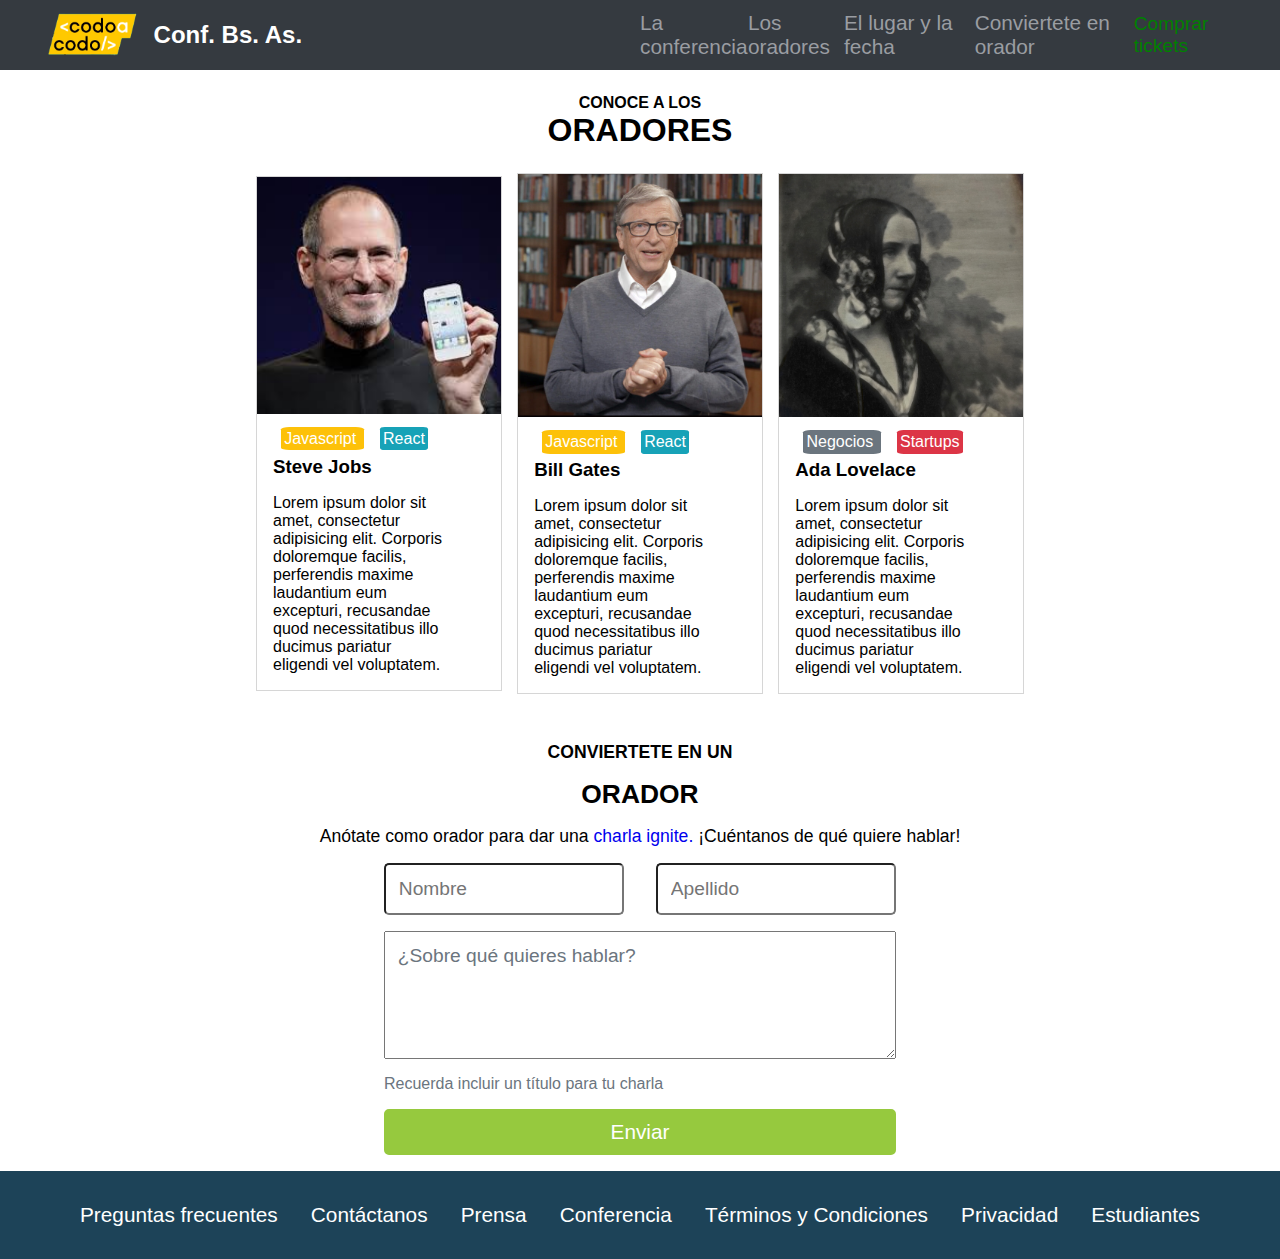
==== paginas/tickets.html @ 7cbda06d "agregando pagina de tickets y agregando y corrigiendo los enlaces del menú principal" ====
<!DOCTYPE html>
<html lang="es">
<head>
    <meta charset="UTF-8">
    <meta http-equiv="X-UA-Compatible" content="IE=edge">
    <meta name="viewport" content="width=device-width, initial-scale=1.0">
    <title>Conf Bs As - Comprar Tickets</title>
    <link rel="shortcut icon" href="../Assets/imagenes/favicon.ico">
    <link rel="stylesheet" href="../CSS/estilo.css">
</head>
<body>
    <header class="cabecera">
        <div class="cajaLogo">
            <img class="img__logo" src="../Assets/imagenes/codoacodo.png" alt="Codo A Codo">
            <h2>Conf. Bs. As.</h2>
        </div>

        
            <nav class="cajaNav">
                <a href="..#Primaria" class="navtext">La conferencia</a> 
                <a href="..#losoradores" class="navtext">Los oradores</a> 
                <a href="..#ellugar" class="navtext">El lugar y la fecha</a>
                <a href="..#orador" class="navtext">Conviertete en orador</a> 
                <a href="../paginas/tickets.html" class="comprar">Comprar tickets</a> 
            </nav>
    </header>
    

    <section class="sectionTarjetas" id="losoradores">
        <div class="tituloTarjetas">
            <h4>CONOCE A LOS</h4>
            <h2>ORADORES</h2>
        </div>

        <div class="padreTarjetas">
            
            <div class="tarjetas__flex">
                    <img class="tarjetaImagen" src="/Assets/imagenes/steve.jpg" loading: "lazy" width="300">
                    
                    <div class="tarjetaContenido">
                        <label class="e-js"> Javascript </label> <label class="e-react"> React </label>
                        <h3>Steve Jobs</h3>
                        <div class="tarjetaParrafo">
                            <p>Lorem ipsum dolor sit amet, consectetur adipisicing elit. Corporis doloremque facilis, perferendis maxime laudantium eum excepturi, recusandae quod necessitatibus illo ducimus pariatur eligendi vel voluptatem.</p>
                        </div>
                </div> 
            </div>  

            <div class="tarjetas__flex">
                    <img class="tarjetaImagen" src="/Assets/imagenes/bill.jpg" loading: "lazy" width="300">
                        
                    <div class="tarjetaContenido">
                        <label class="e-js"> Javascript </label> <label class="e-react"> React </label>
                        <h3>Bill Gates</h3>
                        <div class="tarjetaParrafo">
                            <p>Lorem ipsum dolor sit amet, consectetur adipisicing elit. Corporis doloremque facilis, perferendis maxime laudantium eum excepturi, recusandae quod necessitatibus illo ducimus pariatur eligendi vel voluptatem.</p>
                        </div>
                    </div>    
                </div>

            <div class="tarjetas__flex">
                
                    <img class="tarjetaImagen" src="/Assets/imagenes/ada.jpeg" loading: "lazy" width="300">
                        
                    <div class="tarjetaContenido">
                        <label class="e-negocios"> Negocios </label> <label class="e-start" > Startups </label>
                        <h3>Ada Lovelace</h3>
                        <div class="tarjetaParrafo">
                            <p>Lorem ipsum dolor sit amet, consectetur adipisicing elit. Corporis doloremque facilis, perferendis maxime laudantium eum excepturi, recusandae quod necessitatibus illo ducimus pariatur eligendi vel voluptatem.</p>
                        </div>
                    </div>    
            </div>
        </div>
    </section>


    <section class="seccionFormulario" id="orador">
        <h4>CONVIERTETE EN UN</h4>
        <h2>ORADOR</h2>
        <p>Anótate como orador para dar una <a href="#" id="ignite">charla ignite.</a>  ¡Cuéntanos de qué quiere hablar!</p>
            <form class="formPrin">
                <div class="nyap">
                    <input type="text" placeholder="Nombre" class="input-text">
                    <input type="text" placeholder="Apellido" class="input-text">
                </div>
                <textarea name="" id="" cols="30" rows="10" class="campTextarea">¿Sobre qué quieres hablar?</textarea>
                <p id="etiquetaFinal">Recuerda incluir un título para tu charla </p>
                <a href="#" class="boton4">Enviar</a>
            </form>
    </section>







</section>
<footer class="pie">
    <a href="#" class="pietext">Preguntas frecuentes</a>
    <a href="#" class="pietext">Contáctanos</a>
    <a href="#" class="pietext">Prensa</a>
    <a href="#" class="pietext">Conferencia</a>
    <a href="#" class="pietext">Términos y Condiciones</a>
    <a href="#" class="pietext">Privacidad</a>
    <a href="#" class="pietext">Estudiantes</a>
</footer>

</body>
</html>
---- CSS/estilo.css ----
*{
    padding: 0;
    margin: 0;
    box-sizing: border-box;
    font-family: 'Trebuchet MS', 'Lucida Sans Unicode', 'Lucida Grande', 'Lucida Sans', Arial, sans-serif;
}

h1{
    font-size: 2.5rem;
    color: white;
}


/* Cabecera */
.cabecera{
    display: flex;
    position: sticky;
    top: 0px;
    z-index: 100;
    background-color:#353a40;
    align-content: center;
    justify-content:space-around;
}


.cajaLogo{
    display: flex;
    align-items: center;
    width: 50%;
    padding-left: 2rem;
    
}    

.img__logo{
    width: 20%;
}

.cajaLogo h2{
    color: white;
    font-size: 1.5rem;
}

.cajaNav{
    display: flex;
    padding-right: 2.5rem;
    width:50%;
    align-items: center;
    justify-content:space-between;
}

.navtext{ 
    color:#9a9da2;
    text-decoration: none;
    font-size: 1.3rem;
}

.comprar{
    color:green;
    text-decoration: none;
    font-size: 1.2rem;
}

.cajaNav a:hover{
    color: white;
}


.cajaNav a:active{
    color: white;
}

.comprar:hover{
    color: white;
    background-color: green;
    text-decoration: none;
    font-size: 1.2rem;
}


/* Principal */

.SeccionPrimaria{
    background-image: linear-gradient(to right,rgb(0 0 0 /.5),rgb(0 0 0 /.5)), url("/Assets/imagenes/ba1.jpg");
    height:100vh;
    width: 100%;
    display: flex;
    justify-content:flex-end;
    align-items:center;
}

.contenidoPrimario{
    width: 40%;
    text-align: right;
    color:white;
    display: flex;
    flex-direction: column;
    margin-top: 10rem;
    margin-right: 10rem;
}

.contenidoPrimario p{
    font-size: 1.4rem;
    color: white;
    text-align: right;
    margin-bottom: 2rem;
}

.botones{
    display: flex;
    justify-content: end;
}

.boton1{
    color: white;
    text-decoration: none;
    font-size: 1.3rem;
    border: white solid 3px;
    padding: 0.5rem;
    border-radius: 5px;
    margin-right: 1rem;
}

.boton1:hover{
    background-color: green;
}

.boton2{
    color: white;
    text-decoration: none;
    font-size: 1.3rem;
    background-color: green;
    border: green solid 3px;
    padding: 0.5rem;
    border-radius: 5px;
}

.boton2:hover{
    background-color: #ffffff;
    color: green;
}


/* Tarjetas */

.sectionTarjetas{
    display:flex;
    flex-direction: column;
    align-items: center;
    margin-bottom: 1rem;
}

.tituloTarjetas{
    margin-top: 1.5rem;
    margin-bottom: 1.5rem;
    display: flex;
    align-items: center;
    flex-direction: column;
}

.tituloTarjetas h2{
    font-size: 2rem;
}

.padreTarjetas{
    width:60%;
    display: flex;
    justify-content: space-around;
    align-items: center;
    column-gap: 2%;
}

.tarjetas__flex{
    width: 60%;
    display:flex;   
    justify-content:center;
    border: 0.5px #d6d6d6 solid;
    align-items: center;
    flex-direction: column;
    padding: 0;
}

.tarjetas__flex h3{
    margin-top: .5rem;
}


.tarjetaImagen{
    width: 100%;
}

.tarjetaContenido{
    padding:1rem;
    row-gap: 1rem;
}

.tarjetaParrafo{
    width:80%;
    padding-top: 1rem;
}

.e-react{
    color: white;
    background-color: #17a2b7;
    padding: 0.2rem;
    border-radius: 10%;
    margin: 0.5rem;
}
.e-js{
    color: white;
    background-color: #fdc109;
    padding: 0.2rem;
    border-radius: 10%;
    margin: 0.5rem;
}

.e-negocios{
    color: white;
    background-color: #6b757e;
    padding: 0.2rem;
    border-radius: 10%;
    margin: 0.5rem;
}

.e-start{
    color: white;
    background-color: #dc3546;
    padding: 0.2rem;
    border-radius: 10%;
    margin: 0.5rem;
}

/*seccion Dos*/

.seccionDos{
    display: flex;
    height: 70vh;
    background-color: #353a40;
}

.fotoDos{
    display: flex;
    width: 50%;
    /* height: 100%; */
}

.fotoDos img{
    width: 100%;
}

.textoDos{
    height: 100%;
    width: 50%;
    display: flex;
    margin-top: 1.5rem;
    color: white;
    flex-direction: column;
    align-items: flex-start;
    padding-left: 2rem;
    font-size: 1rem;
    row-gap: 2rem;
    line-height: 1.5rem;
}

.boton3{
    color: white;
    text-decoration: none;
    font-size: 1.3rem;
    border: white solid 3px;
    padding: 0.5rem;
    border-radius: 5px;
}

/*formulario*/

.seccionFormulario{
    display: flex;
    flex-direction: column;
    align-items: center;
    margin-bottom: 1rem;
    padding-top: 2rem;
    row-gap: 1rem;
    font-size: 1.1rem;
}

.seccionFormulario :link{
    text-decoration:dotted;
}

.formPrin{
    display: flex;
    flex-direction: column;
    width: 40%;
    row-gap: 1rem;
}

.nyap{
    display: flex;
    justify-content: space-between;
    column-gap: 2rem;
}

.input-text{
    width: 50%;
    padding: 0.8rem;
    border-radius: 5px;
    font-size: 1.2rem;
}

.campTextarea{
    height: 8rem;
    font-size: 1.2rem;
    color:#6b757e;
    padding: 0.8rem;
}

#etiquetaFinal{
    color: #6b757e;
    font-size: 1rem;
}

.boton4{
    color: white;
    text-decoration: none;
    font-size: 1.3rem;
    background-color:#96c93e ;
    border: #96c93e solid 3px;
    padding: 0.5rem;
    border-radius: 5px;
    text-align: center;
}

/* footer */

.pie{
    background-color: #1d4358;
    display: flex;
    padding: 2rem 5rem;
    width:100%;
    align-items: center;
    justify-content:space-between;
}

.pietext{ 
    color:white;
    text-decoration: none;
    font-size: 1.3rem;
}

.pietext:hover{
    color: green;
}


/* celular */
@media screen and (max-width:768px){
    .cabecera{
        position:absolute;
        flex-direction: column;
        width: 100%;
        }


.cajaLogo{
    width: 100%;
    padding: 1rem;
    justify-content: center;  
    margin-bottom: 0.5rem;  
}    

.cajaNav{
    width:100%;
    flex-direction: column;
    padding-right: initial;
    margin-bottom: 1rem;
}


.navtext{ 
    font-size: 1.2rem;
}

.comprar{
    font-size: 1.2rem;
}


.SeccionPrimaria{
    width: 100%;
    display: flex;
    justify-content:flex-start;
    align-items: center;
}

.contenidoPrimario{
    width: 80%;
    flex-direction: column;
    margin-top: 1rem;
    margin-right: 0.5rem;
    margin-left: 1rem;
    height: 20vh;

}

.contenidoPrimario p{
    font-size: 0.9rem;
    margin-bottom: 1rem;
}

.botones{
    column-gap: 1rem;
}

.boton1{
    font-size: 1rem;
    padding: 0.5rem;
    border: solid 1px;
}

.boton2{
    font-size: 1rem;
    border: solid 1px;
    padding: 0.5rem;
}


.padreTarjetas{
    width:90%;    
    flex-direction: column;
    row-gap: 1rem;
}

.tarjetas__flex{
    width: 80%;
    row-gap: 1rem;
}


.seccionDos{
    flex-direction: column;
    height: 90vh;
}


.fotoDos{
    display: flex;
    width: 100%;
    
}


.textoDos{
    width: 100%;
    align-items: flex-start;
    padding-right: 1rem;
    font-size: 1rem;
    row-gap: 1rem;
    line-height: 1.2rem;
}


.boton3{
    font-size: 1rem;
    border: white solid 1px;
}

.seccionFormulario{
    padding-left: 1rem;
    font-size: 1rem;
}

.formPrin{
    width: 80%;
}

.nyap{
    flex-direction: column;
    row-gap: 0.6rem;
}

.input-text{
    width: 100%;
    padding: 0.5rem;
    font-size: 1rem;
}

.campTextarea{
    font-size: 1rem;
}

.pie{
    flex-direction: column;
    padding: 1rem;
}

.pietext{ 
    color:white;
    text-decoration: none;
    font-size: 1rem;
}

}
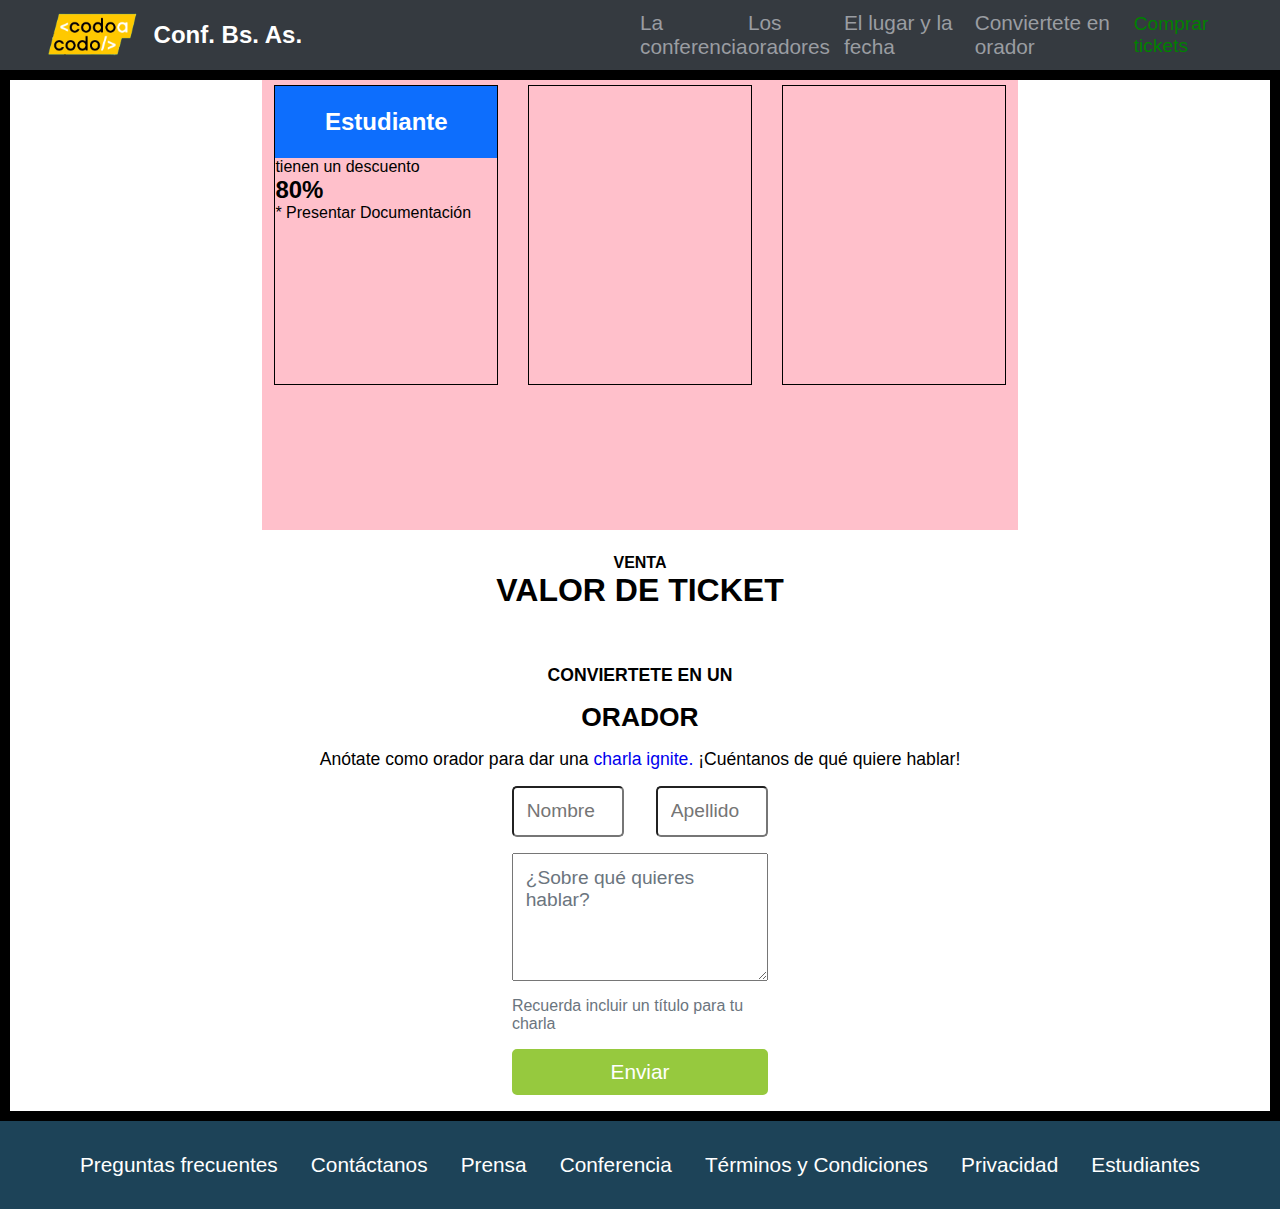
==== commit 50520d4c: "empezando a maquetar ventas.  tomando la base del index y haciendo algunas modificaciones" ====
--- a/paginas/tickets.html
+++ b/paginas/tickets.html
@@ -26,13 +26,64 @@
     </header>
     
 
-    <section class="sectionTarjetas" id="losoradores">
-        <div class="tituloTarjetas">
-            <h4>CONOCE A LOS</h4>
-            <h2>ORADORES</h2>
+    
+       
+
+
+        <div class="cajaticket">
+            <div class="cajacarteles">
+                    <div class="cajita">
+                        <h2 id="cajita1">Estudiante</h2>
+                        <p>tienen un descuento</p>
+                        <h2>80%</h2>
+                        <p>* Presentar Documentación</p>
+
+                    </div>
+                    <div class="cajita"></div>
+                    <div class="cajita"></div>
+            </div>
+            <div class="cajaformulario">
+                <div class="tituloTarjetas">
+                    <h4>VENTA</h4>
+                    <h2>VALOR DE TICKET</h2>
+                </div>
+                <section class="seccionFormulario" id="orador">
+                    <h4>CONVIERTETE EN UN</h4>
+                    <h2>ORADOR</h2>
+                    <p>Anótate como orador para dar una <a href="#" id="ignite">charla ignite.</a>  ¡Cuéntanos de qué quiere hablar!</p>
+                        <form class="formPrin">
+                            <div class="nyap">
+                                <input type="text" placeholder="Nombre" class="input-text">
+                                <input type="text" placeholder="Apellido" class="input-text">
+                            </div>
+                            <textarea name="" id="" cols="30" rows="10" class="campTextarea">¿Sobre qué quieres hablar?</textarea>
+                            <p id="etiquetaFinal">Recuerda incluir un título para tu charla </p>
+                            <a href="#" class="boton4">Enviar</a>
+                        </form>
+                </section>
+
+            </div>
+
         </div>
 
-        <div class="padreTarjetas">
+
+
+
+
+
+
+
+
+
+
+
+
+
+
+
+
+
+        <!-- <div class="padreTarjetas">
             
             <div class="tarjetas__flex">
                     <img class="tarjetaImagen" src="/Assets/imagenes/steve.jpg" loading: "lazy" width="300">
@@ -70,24 +121,11 @@
                         </div>
                     </div>    
             </div>
-        </div>
+        </div> -->
     </section>
 
 
-    <section class="seccionFormulario" id="orador">
-        <h4>CONVIERTETE EN UN</h4>
-        <h2>ORADOR</h2>
-        <p>Anótate como orador para dar una <a href="#" id="ignite">charla ignite.</a>  ¡Cuéntanos de qué quiere hablar!</p>
-            <form class="formPrin">
-                <div class="nyap">
-                    <input type="text" placeholder="Nombre" class="input-text">
-                    <input type="text" placeholder="Apellido" class="input-text">
-                </div>
-                <textarea name="" id="" cols="30" rows="10" class="campTextarea">¿Sobre qué quieres hablar?</textarea>
-                <p id="etiquetaFinal">Recuerda incluir un título para tu charla </p>
-                <a href="#" class="boton4">Enviar</a>
-            </form>
-    </section>
+    
 
 
 
--- a/CSS/estilo.css
+++ b/CSS/estilo.css
@@ -72,10 +72,9 @@
 .comprar:hover{
     color: white;
     background-color: green;
-    text-decoration: none;
-    font-size: 1.2rem;
-}
-
+    border-radius: 10px;
+    padding: 10px;
+}
 
 /* Principal */
 
@@ -349,6 +348,63 @@
 .pietext:hover{
     color: green;
 }
+
+
+/* ********************************** */
+/* ********VENTA TICKETS************* */
+/* ********************************** */
+.cajaticket{
+    border: solid black 10px;
+    display: flex;
+    flex-direction: column;
+    align-items: center;
+}
+
+
+.cajacarteles{
+    background-color: pink;
+    display: flex;
+    column-gap: 15px;
+    padding: 5px;
+    height: 50vh;
+    width: 60%;
+    justify-content: space-around;
+
+}
+
+
+.cajita{
+    border: solid 1px black;
+    width: 30%;
+    flex-direction: column;
+    justify-content: center;
+    align-items: center;
+    height: 300px;
+}
+
+#cajita1{
+    background-color: #0d6efd;
+    padding: 10%;
+    text-align: center;
+    color: white;
+}
+
+.cajita2{
+    border: solid 5px #0dcaf0;
+    width: 30%;
+}
+
+.cajita3{
+    border: solid 5px #ffc107;
+    width: 30%;
+}
+
+.cajaformulario{
+    display: flex;
+    flex-direction: column;
+
+}
+
 
 
 /* celular */
@@ -383,6 +439,9 @@
     font-size: 1.2rem;
 }
 
+.comprar:hover{
+    padding: 2px;
+}
 
 .SeccionPrimaria{
     width: 100%;
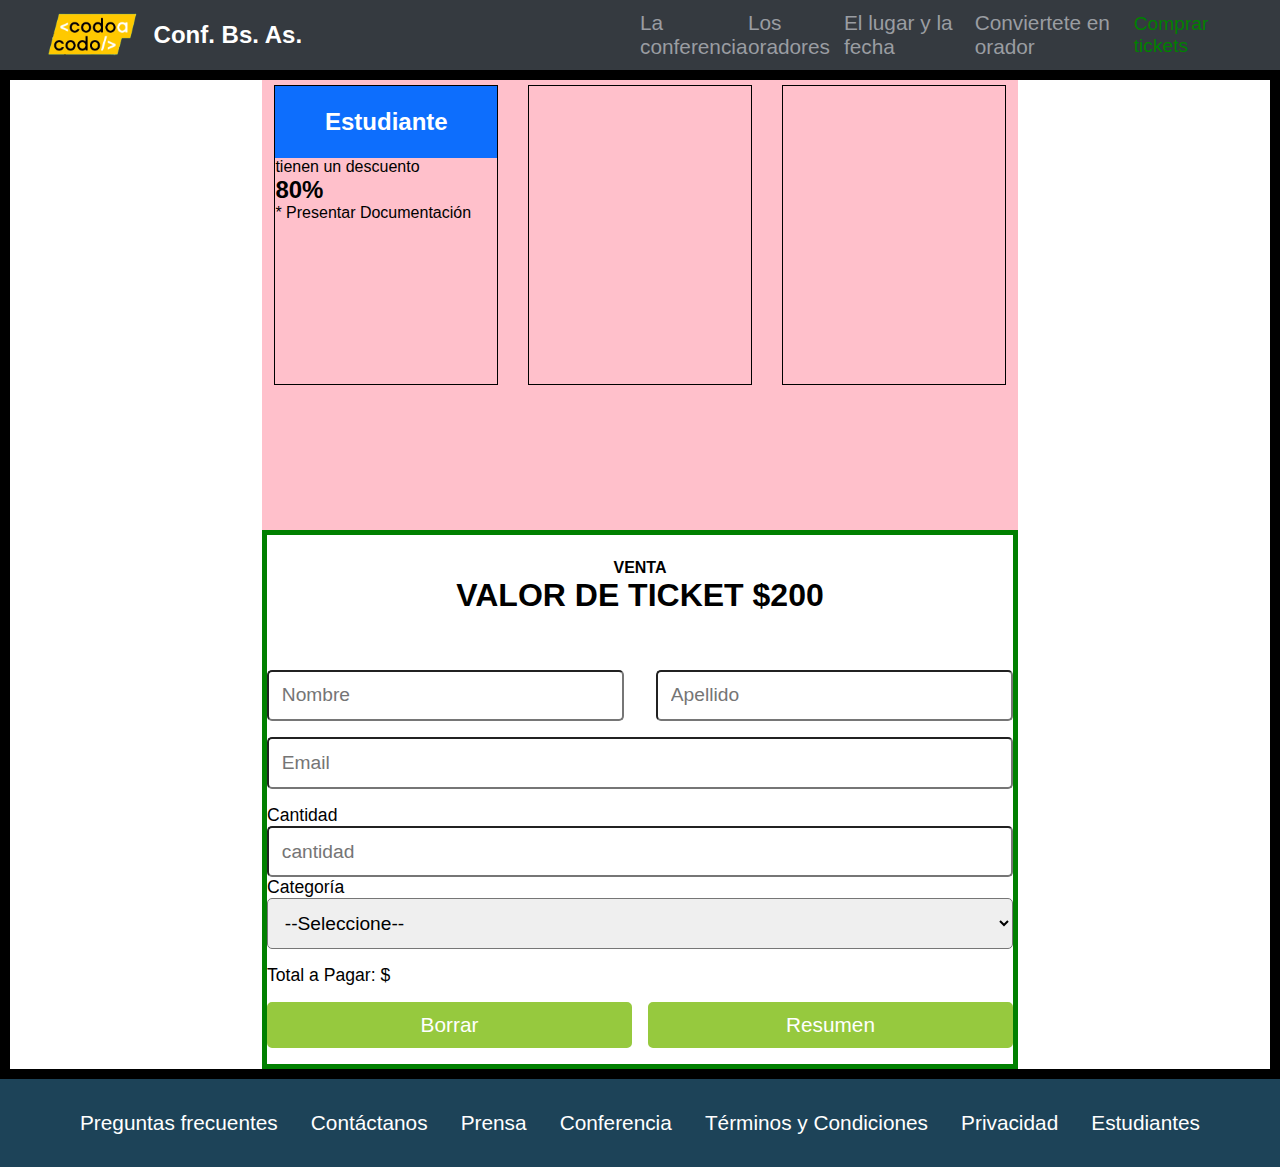
==== commit 426ddcb9: "terminando de maquetar la sección ticket" ====
--- a/paginas/tickets.html
+++ b/paginas/tickets.html
@@ -42,23 +42,44 @@
                     <div class="cajita"></div>
                     <div class="cajita"></div>
             </div>
-            <div class="cajaformulario">
+            <div class="cajaformularioTk">
                 <div class="tituloTarjetas">
                     <h4>VENTA</h4>
-                    <h2>VALOR DE TICKET</h2>
+                    <h2>VALOR DE TICKET $200</h2>
                 </div>
-                <section class="seccionFormulario" id="orador">
-                    <h4>CONVIERTETE EN UN</h4>
-                    <h2>ORADOR</h2>
-                    <p>Anótate como orador para dar una <a href="#" id="ignite">charla ignite.</a>  ¡Cuéntanos de qué quiere hablar!</p>
-                        <form class="formPrin">
+                <section class="seccionFormularioTk">
+                    
+                        <form class="formTk">
                             <div class="nyap">
-                                <input type="text" placeholder="Nombre" class="input-text">
-                                <input type="text" placeholder="Apellido" class="input-text">
+                                <input type="text" placeholder="Nombre" class="input-textTk">
+                                <input type="text" placeholder="Apellido" class="input-textTk">
                             </div>
-                            <textarea name="" id="" cols="30" rows="10" class="campTextarea">¿Sobre qué quieres hablar?</textarea>
-                            <p id="etiquetaFinal">Recuerda incluir un título para tu charla </p>
-                            <a href="#" class="boton4">Enviar</a>
+                            <div>
+                                <input type="text" placeholder="Email" class="input-textTk">
+                            </div>
+                            <div>
+                                    <div class="cantcate">
+                                        <label for="">Cantidad</label>
+                                        <input type="number" placeholder="cantidad" class="input-textTk">
+                                    </div>
+                                <div>
+                                    <label for="">Categoría</label>
+                                    
+                                    <select name="categoria" class="input-textTk">
+                                        <option value="0">--Seleccione--</option>
+                                        <option value="1">Estudiante</option>
+                                        <option value="2">Trainee</option>
+                                        <option value="3">Junior</option>
+                                    </select>
+                                </div>
+                            </div>
+                            <div>
+                                <p>Total a Pagar: $</p>
+                            </div>
+                            <div class="botones_form"> 
+                            <input type="reset" value ="Borrar" class="boton5">
+                            <input type="submit" value ="Resumen" class="boton5">
+                            </div>
                         </form>
                 </section>
 
--- a/CSS/estilo.css
+++ b/CSS/estilo.css
@@ -399,10 +399,62 @@
     width: 30%;
 }
 
-.cajaformulario{
-    display: flex;
-    flex-direction: column;
-
+.cajaformularioTk{
+    display: flex;
+    flex-direction: column;
+    border: solid green 5px;
+    /* height: 50vh; */
+    width: 60%;
+}
+
+.seccionFormularioTk{
+    display: flex;
+    flex-direction: column;
+    align-items: center;
+    margin-bottom: 1rem;
+    padding-top: 2rem;
+    row-gap: 1rem;
+    font-size: 1.1rem;
+}
+
+
+
+.formTk{
+    display: flex;
+    flex-direction: column;
+    width: 100%;
+    row-gap: 1rem;
+}
+
+.input-textTk{
+    width: 100%;
+    padding: 0.8rem;
+    border-radius: 5px;
+    font-size: 1.2rem;
+}
+
+.cantcate{
+    display: flex;
+    flex-direction: column;
+}
+
+.boton5{
+    color: white;
+    text-decoration: none;
+    font-size: 1.3rem;
+    background-color:#96c93e ;
+    border: #96c93e solid 3px;
+    padding: 0.5rem;
+    border-radius: 5px;
+    text-align: center;
+    width: 50%;
+}
+
+.botones_form{
+    display: flex;
+    flex-direction: row;
+    gap: 1rem;
+    
 }
 
 
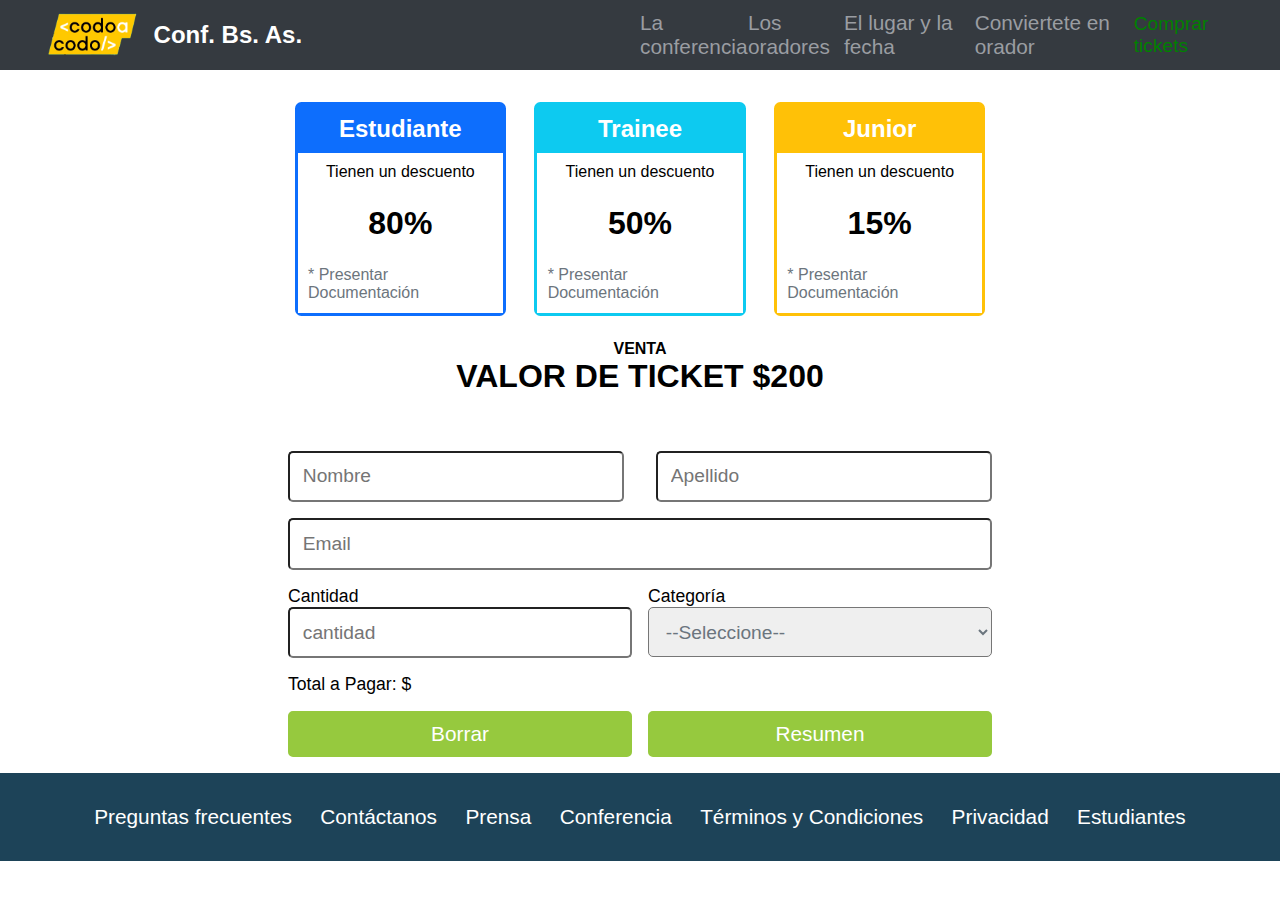
==== commit 32a83a5c: "Versión de seccion tickets terminada y optimizada para celu.  Falta JS y dar los últimos toques esté" ====
--- a/paginas/tickets.html
+++ b/paginas/tickets.html
@@ -31,16 +31,67 @@
 
 
         <div class="cajaticket">
-            <div class="cajacarteles">
-                    <div class="cajita">
-                        <h2 id="cajita1">Estudiante</h2>
-                        <p>tienen un descuento</p>
-                        <h2>80%</h2>
-                        <p>* Presentar Documentación</p>
-
-                    </div>
-                    <div class="cajita"></div>
-                    <div class="cajita"></div>
+            <div class="cajaTarjetas">
+                
+                <div class="tarjetaCat fondoTar1" id="bordeCat1">
+                    <div class="cabeTar1">
+                    <h2>Estudiante</h2>
+                    </div>
+                    <div class="contTarjeta">
+                        <div><p>Tienen un descuento</p></div>
+                        <div><h2>80%</h2></div>
+                        <div id="contTarjP2"><p>* Presentar Documentación</p></div>
+                        </div>
+                </div>
+
+                <div class="tarjetaCat fondoTar2" id="bordeCat2">
+                    <div class="cabeTar2">
+                    <h2>Trainee</h2>
+                    </div>
+                    <div class="contTarjeta">
+                        <div><p>Tienen un descuento</p></div>
+                        <div><h2>50%</h2></div>
+                        <div id="contTarjP2"><p>* Presentar Documentación</p></div>
+                        </div>
+
+                </div>
+
+                <div class="tarjetaCat fondoTar3" id="bordeCat3">
+                    <div class="cabeTar3">
+                    <h2>Junior</h2>
+                    </div>
+                    <div class="contTarjeta">
+                        <div><p>Tienen un descuento</p></div>
+                        <div><h2>15%</h2></div>
+                        <div id="contTarjP2"><p>* Presentar Documentación</p></div>
+                    </div>
+
+                </div>
+
+
+
+
+
+
+
+
+
+
+
+
+
+
+
+
+
+
+
+
+
+
+
+
+                    
             </div>
             <div class="cajaformularioTk">
                 <div class="tituloTarjetas">
@@ -57,19 +108,20 @@
                             <div>
                                 <input type="text" placeholder="Email" class="input-textTk">
                             </div>
-                            <div>
-                                    <div class="cantcate">
+                            <div class="cantcate">
+                                    <div class="cantForm">
                                         <label for="">Cantidad</label>
                                         <input type="number" placeholder="cantidad" class="input-textTk">
                                     </div>
-                                <div>
+                                    <div class="cateForm">
                                     <label for="">Categoría</label>
                                     
                                     <select name="categoria" class="input-textTk">
-                                        <option value="0">--Seleccione--</option>
-                                        <option value="1">Estudiante</option>
-                                        <option value="2">Trainee</option>
-                                        <option value="3">Junior</option>
+                                        <option value="" selected>--Seleccione--</option>
+                                        <option value="1">Sin categoría</option>
+                                        <option value="2">Estudiante</option>
+                                        <option value="3">Trainee</option>
+                                        <option value="4">Junior</option>
                                     </select>
                                 </div>
                             </div>
--- a/CSS/estilo.css
+++ b/CSS/estilo.css
@@ -336,7 +336,7 @@
     padding: 2rem 5rem;
     width:100%;
     align-items: center;
-    justify-content:space-between;
+    justify-content:space-around;
 }
 
 .pietext{ 
@@ -354,57 +354,110 @@
 /* ********VENTA TICKETS************* */
 /* ********************************** */
 .cajaticket{
-    border: solid black 10px;
-    display: flex;
-    flex-direction: column;
-    align-items: center;
-}
-
-
-.cajacarteles{
-    background-color: pink;
+    display: flex;
+    flex-direction: column;
+    align-items: center;
+}
+
+
+.cajaTarjetas{
     display: flex;
     column-gap: 15px;
-    padding: 5px;
-    height: 50vh;
-    width: 60%;
+    padding-top: 2rem;
+    /* height: 50vh; */
+    width: 55%;
     justify-content: space-around;
 
 }
 
-
-.cajita{
-    border: solid 1px black;
+.tarjetaCat{
     width: 30%;
     flex-direction: column;
     justify-content: center;
     align-items: center;
-    height: 300px;
-}
-
-#cajita1{
+    height: auto;
+    /* height: 25vh; */
+    border-radius: 3%;
+    /* background-color: #0d6efd; */
+}
+
+
+.cabeTar1{
+    padding: 5%;
+    text-align: center;
+    color: white;
+    width: 100%;
     background-color: #0d6efd;
-    padding: 10%;
+}
+
+.fondoTar1{
+    background-color: #0d6efd;
+
+}
+
+#bordeCat1{
+    border: solid #0d6efd 3px;
+    border-radius: 3%;
+    
+}
+
+.cabeTar2{
+    background-color: #0dcaf0;
+    padding: 5%;
     text-align: center;
     color: white;
 }
 
-.cajita2{
-    border: solid 5px #0dcaf0;
-    width: 30%;
-}
-
-.cajita3{
-    border: solid 5px #ffc107;
-    width: 30%;
+#bordeCat2{
+    border: solid #0dcaf0 3px;
+}
+
+.fondoTar2{
+    background-color: #0dcaf0;
+}
+
+.cabeTar3{
+    background-color: #ffc107;
+    padding: 5%;
+    text-align: center;
+    color: white;
+}
+
+#bordeCat3{
+    border: solid #ffc107 3px;
+}
+
+.fondoTar3{
+    background-color: #ffc107;
+}
+
+
+.contTarjeta{
+    display: flex;
+    flex-direction: column;
+    align-items: center;
+    padding: 5%;
+    align-content: space-evenly;
+    row-gap: 1.5rem;
+    background-color: white;
+}
+
+.contTarjeta h2{
+    font-size: 2rem;
+}
+
+#contTarjP2{
+    color: #6c757d;
+}
+.contTarjeta p{
+    font-size: 1rem;    
 }
 
 .cajaformularioTk{
     display: flex;
     flex-direction: column;
-    border: solid green 5px;
     /* height: 50vh; */
-    width: 60%;
+    width: 55%;
 }
 
 .seccionFormularioTk{
@@ -431,11 +484,21 @@
     padding: 0.8rem;
     border-radius: 5px;
     font-size: 1.2rem;
+    color: #6b757e;
+
 }
 
 .cantcate{
     display: flex;
-    flex-direction: column;
+    column-gap: 1rem;
+}
+
+.cantForm{
+    width: 50%;
+}
+
+.cateForm{
+    width: 50%;
 }
 
 .boton5{
@@ -454,7 +517,7 @@
     display: flex;
     flex-direction: row;
     gap: 1rem;
-    
+
 }
 
 
@@ -609,4 +672,66 @@
     font-size: 1rem;
 }
 
-}+/* -------------------------- */
+
+.cajaticket{
+    padding-top: 200px;
+}
+
+
+.cajaTarjetas{
+    flex-direction: column;
+    row-gap: 10px;
+    width: 100%;
+    align-items: center;
+}
+
+.tarjetaCat{
+    width: 80%;
+}
+
+
+.cajaformularioTk{
+    display: flex;
+    flex-direction: column;
+    width: 55%;
+}
+
+.seccionFormularioTk{
+    display: flex;
+    flex-direction: column;
+    align-items: center;
+    margin-bottom: 1rem;
+    padding-top: 2rem;
+    row-gap: 1rem;
+    font-size: 1.1rem;
+}
+
+
+.cantcate{
+   flex-direction: column;
+}
+
+.cantForm{
+    width: 100%;
+}
+
+.cateForm{
+    width: 100%;
+}
+
+.boton5{
+    width: 100%;
+}
+
+.botones_form{
+    flex-direction: column;
+    gap: 1rem;
+}
+
+.tituloTarjetas h2{
+ font-size: 1.5rem;
+}
+
+}
+
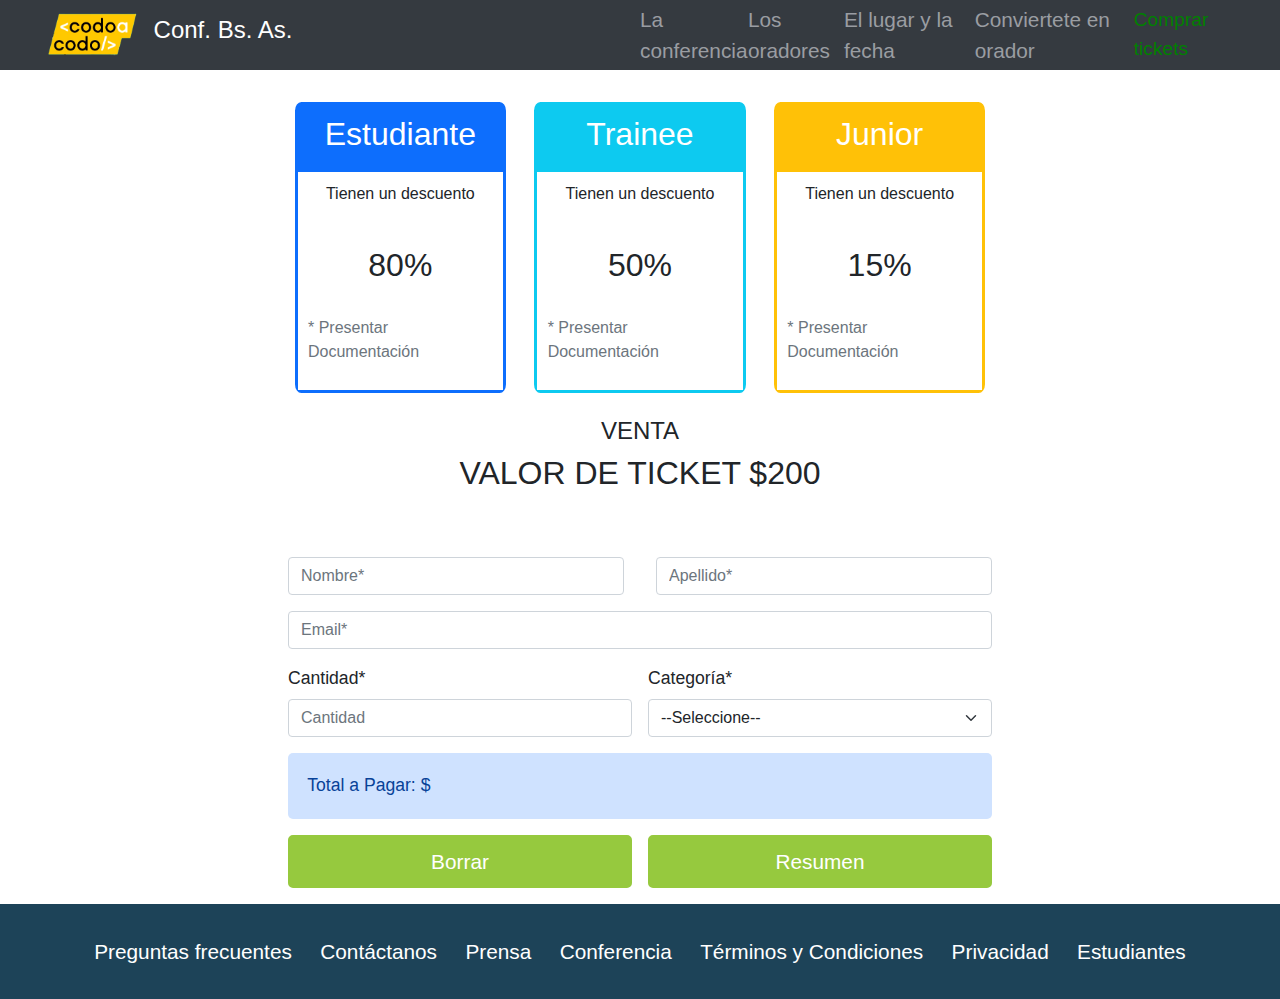
==== commit 54d8f95e: "Versión con JS funcionando y con bootstrap.  Falta optimizar" ====
--- a/paginas/tickets.html
+++ b/paginas/tickets.html
@@ -7,6 +7,8 @@
     <title>Conf Bs As - Comprar Tickets</title>
     <link rel="shortcut icon" href="../Assets/imagenes/favicon.ico">
     <link rel="stylesheet" href="../CSS/estilo.css">
+    <link rel="stylesheet" href="../CSS/bootstrap.min.css">
+    <!-- <script src="../JS/comprar_tickets.js"></script> -->
 </head>
 <body>
     <header class="cabecera">
@@ -24,14 +26,9 @@
                 <a href="../paginas/tickets.html" class="comprar">Comprar tickets</a> 
             </nav>
     </header>
-    
 
-    
-       
-
-
-        <div class="cajaticket">
-            <div class="cajaTarjetas">
+    <div class="cajaticket">
+        <div class="cajaTarjetas">
                 
                 <div class="tarjetaCat fondoTar1" id="bordeCat1">
                     <div class="cabeTar1">
@@ -41,7 +38,7 @@
                         <div><p>Tienen un descuento</p></div>
                         <div><h2>80%</h2></div>
                         <div id="contTarjP2"><p>* Presentar Documentación</p></div>
-                        </div>
+                    </div>
                 </div>
 
                 <div class="tarjetaCat fondoTar2" id="bordeCat2">
@@ -52,8 +49,7 @@
                         <div><p>Tienen un descuento</p></div>
                         <div><h2>50%</h2></div>
                         <div id="contTarjP2"><p>* Presentar Documentación</p></div>
-                        </div>
-
+                    </div>
                 </div>
 
                 <div class="tarjetaCat fondoTar3" id="bordeCat3">
@@ -65,35 +61,14 @@
                         <div><h2>15%</h2></div>
                         <div id="contTarjP2"><p>* Presentar Documentación</p></div>
                     </div>
+                </div>
 
-                </div>
+        </div>
 
 
 
 
-
-
-
-
-
-
-
-
-
-
-
-
-
-
-
-
-
-
-
-
-                    
-            </div>
-            <div class="cajaformularioTk">
+        <div class="cajaformularioTk">
                 <div class="tituloTarjetas">
                     <h4>VENTA</h4>
                     <h2>VALOR DE TICKET $200</h2>
@@ -102,22 +77,22 @@
                     
                         <form class="formTk">
                             <div class="nyap">
-                                <input type="text" placeholder="Nombre" class="input-textTk">
-                                <input type="text" placeholder="Apellido" class="input-textTk">
+                                <input type="text" placeholder="Nombre*" class="form-control" id="nombre">
+                                <input type="text" placeholder="Apellido*" class="form-control" id="apellido">
                             </div>
                             <div>
-                                <input type="text" placeholder="Email" class="input-textTk">
+                                <input type="text" placeholder="Email*" class="form-control" id="mail">
                             </div>
                             <div class="cantcate">
                                     <div class="cantForm">
-                                        <label for="">Cantidad</label>
-                                        <input type="number" placeholder="cantidad" class="input-textTk">
+                                        <label for="cantidadTickets" class="form-label">Cantidad*</label>
+                                        <input type="number" placeholder="Cantidad" class="form-control" id="cantidadTickets">
                                     </div>
                                     <div class="cateForm">
-                                    <label for="">Categoría</label>
+                                    <label for="categoriaSelect" class="form-label">Categoría*</label>
                                     
-                                    <select name="categoria" class="input-textTk">
-                                        <option value="" selected>--Seleccione--</option>
+                                    <select class="form-select" id="categoriaSelect">
+                                        <option value="0"selected>--Seleccione--</option>
                                         <option value="1">Sin categoría</option>
                                         <option value="2">Estudiante</option>
                                         <option value="3">Trainee</option>
@@ -125,88 +100,19 @@
                                     </select>
                                 </div>
                             </div>
-                            <div>
-                                <p>Total a Pagar: $</p>
+                            <div class="totalPagar">Total a Pagar: $ <span id="totalPago" class="align-middle"></span>
                             </div>
                             <div class="botones_form"> 
-                            <input type="reset" value ="Borrar" class="boton5">
-                            <input type="submit" value ="Resumen" class="boton5">
+                            <button type="reset" class="boton5" id="btnBorrar">Borrar</button>
+                            <button type="button" class="boton5" id="btnResumen">Resumen</button>
                             </div>
                         </form>
                 </section>
-
-            </div>
-
+                <script src="../JS/comprar_tickets.js"></script>
         </div>
 
+    </div>
 
-
-
-
-
-
-
-
-
-
-
-
-
-
-
-
-
-        <!-- <div class="padreTarjetas">
-            
-            <div class="tarjetas__flex">
-                    <img class="tarjetaImagen" src="/Assets/imagenes/steve.jpg" loading: "lazy" width="300">
-                    
-                    <div class="tarjetaContenido">
-                        <label class="e-js"> Javascript </label> <label class="e-react"> React </label>
-                        <h3>Steve Jobs</h3>
-                        <div class="tarjetaParrafo">
-                            <p>Lorem ipsum dolor sit amet, consectetur adipisicing elit. Corporis doloremque facilis, perferendis maxime laudantium eum excepturi, recusandae quod necessitatibus illo ducimus pariatur eligendi vel voluptatem.</p>
-                        </div>
-                </div> 
-            </div>  
-
-            <div class="tarjetas__flex">
-                    <img class="tarjetaImagen" src="/Assets/imagenes/bill.jpg" loading: "lazy" width="300">
-                        
-                    <div class="tarjetaContenido">
-                        <label class="e-js"> Javascript </label> <label class="e-react"> React </label>
-                        <h3>Bill Gates</h3>
-                        <div class="tarjetaParrafo">
-                            <p>Lorem ipsum dolor sit amet, consectetur adipisicing elit. Corporis doloremque facilis, perferendis maxime laudantium eum excepturi, recusandae quod necessitatibus illo ducimus pariatur eligendi vel voluptatem.</p>
-                        </div>
-                    </div>    
-                </div>
-
-            <div class="tarjetas__flex">
-                
-                    <img class="tarjetaImagen" src="/Assets/imagenes/ada.jpeg" loading: "lazy" width="300">
-                        
-                    <div class="tarjetaContenido">
-                        <label class="e-negocios"> Negocios </label> <label class="e-start" > Startups </label>
-                        <h3>Ada Lovelace</h3>
-                        <div class="tarjetaParrafo">
-                            <p>Lorem ipsum dolor sit amet, consectetur adipisicing elit. Corporis doloremque facilis, perferendis maxime laudantium eum excepturi, recusandae quod necessitatibus illo ducimus pariatur eligendi vel voluptatem.</p>
-                        </div>
-                    </div>    
-            </div>
-        </div> -->
-    </section>
-
-
-    
-
-
-
-
-
-
-
-</section>
 <footer class="pie">
     <a href="#" class="pietext">Preguntas frecuentes</a>
     <a href="#" class="pietext">Contáctanos</a>
--- a/CSS/estilo.css
+++ b/CSS/estilo.css
@@ -479,14 +479,7 @@
     row-gap: 1rem;
 }
 
-.input-textTk{
-    width: 100%;
-    padding: 0.8rem;
-    border-radius: 5px;
-    font-size: 1.2rem;
-    color: #6b757e;
-
-}
+
 
 .cantcate{
     display: flex;
@@ -520,12 +513,19 @@
 
 }
 
+.totalPagar{
+    background-color: #cfe2ff;
+    padding: 1.2rem;
+    border-radius: 5px;
+    color: #084298;
+}
+
 
 
 /* celular */
 @media screen and (max-width:768px){
     .cabecera{
-        position:absolute;
+        position:relative;
         flex-direction: column;
         width: 100%;
         }
@@ -674,9 +674,9 @@
 
 /* -------------------------- */
 
-.cajaticket{
+/* .cajaticket{
     padding-top: 200px;
-}
+} */
 
 
 .cajaTarjetas{
